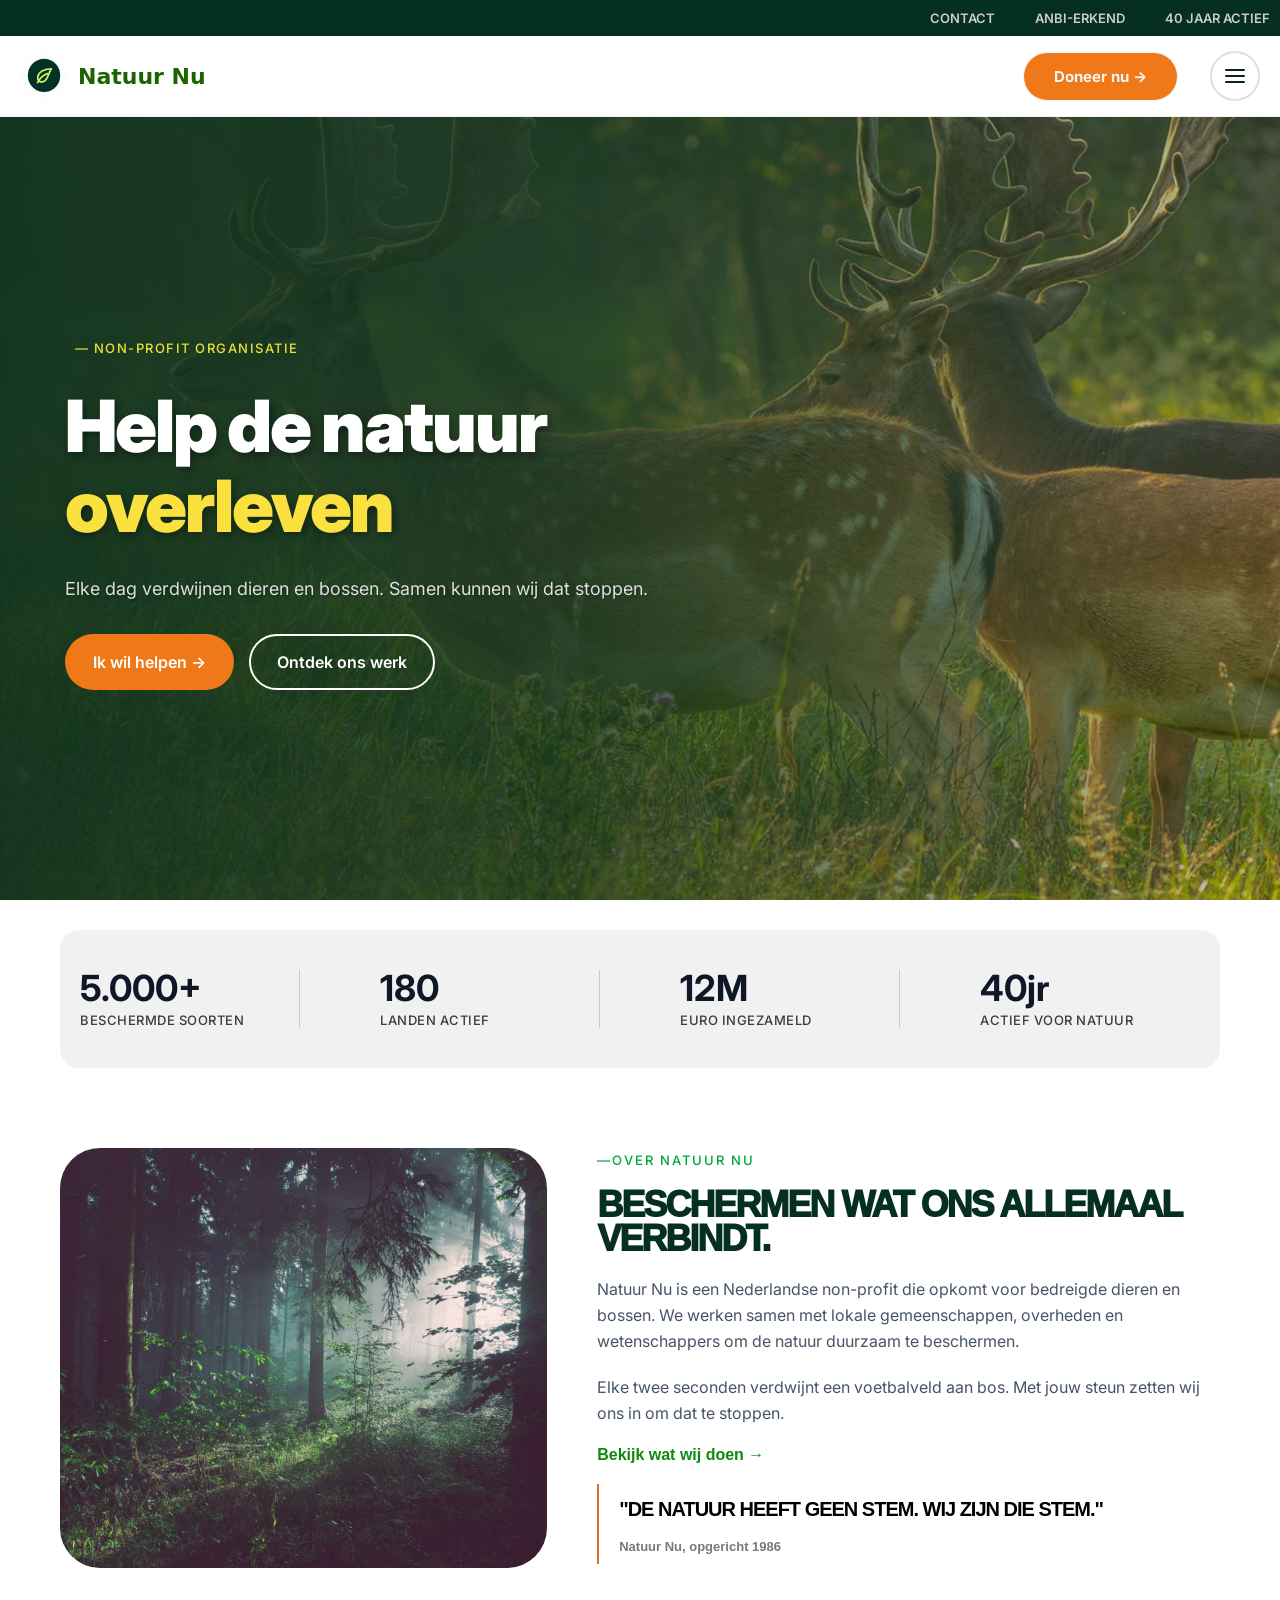
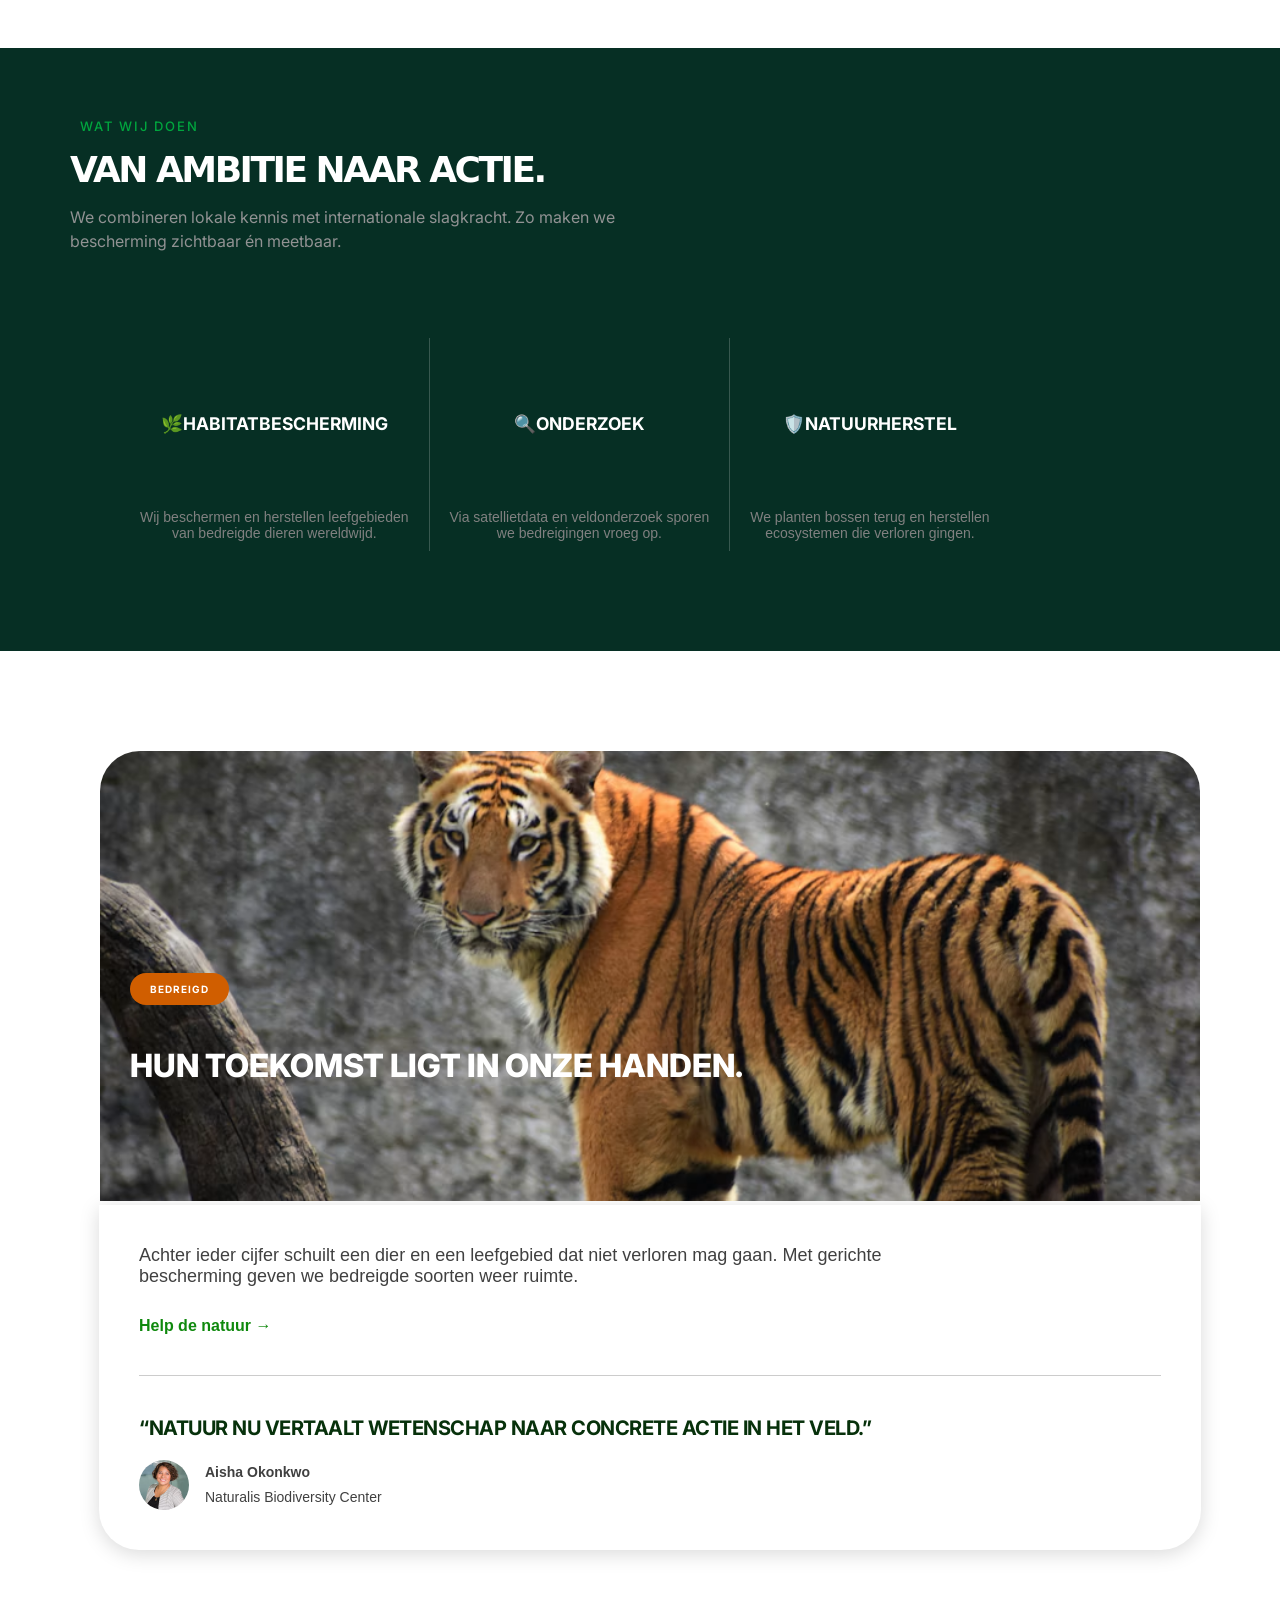
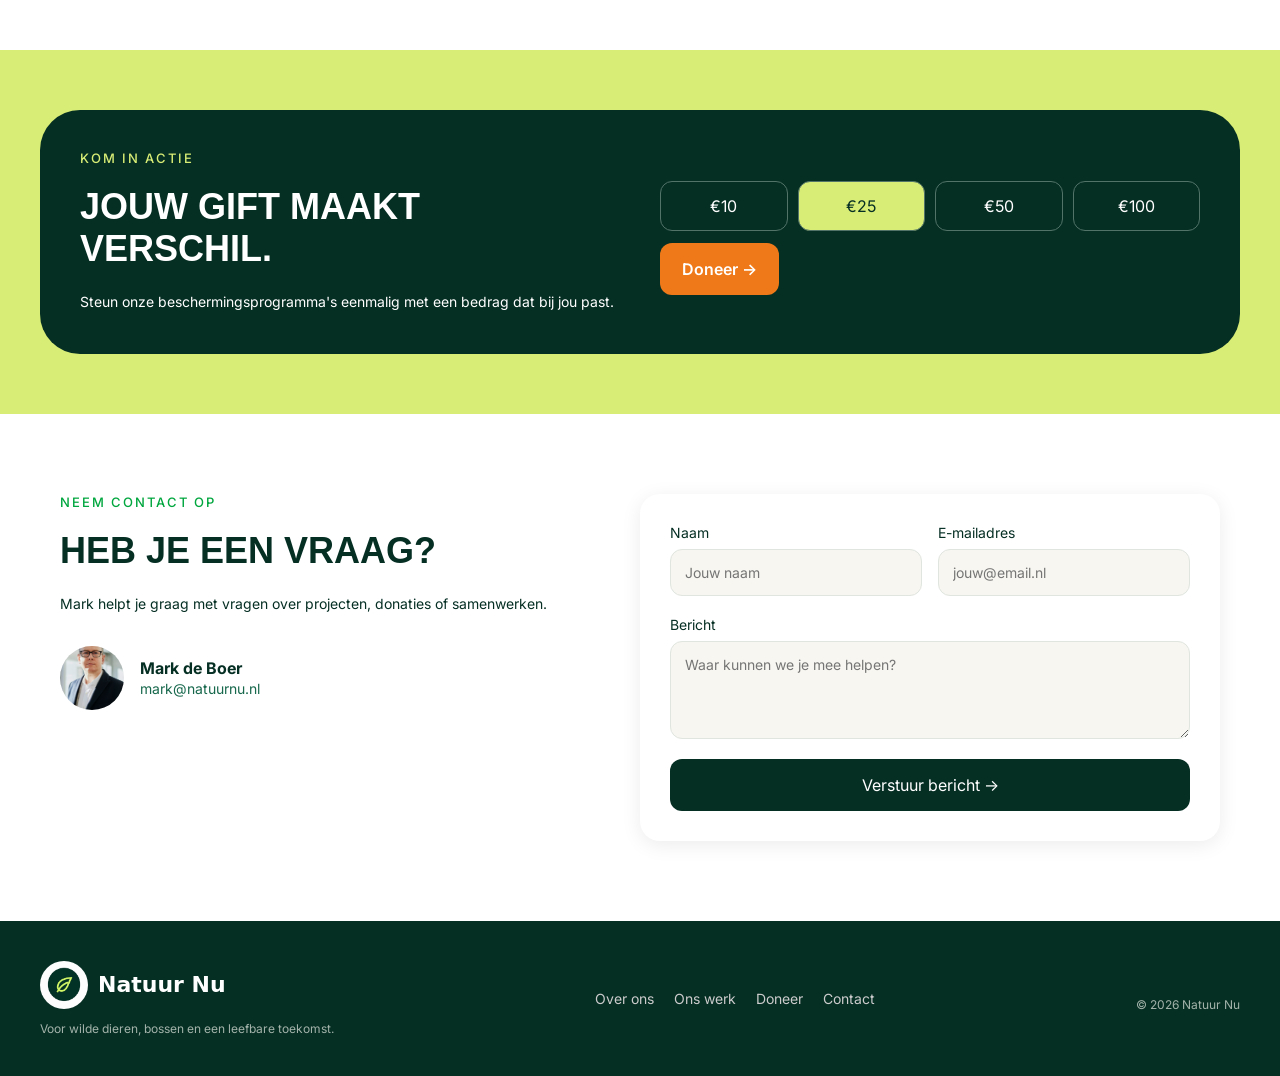
==== goededoel/index.html @ b4e99888 "portfolio toevoegen" ====
<!DOCTYPE html>
<html lang="nl">

<head>
    <meta charset="UTF-8">
    <meta name="viewport" content="width=device-width, initial-scale=1.0">
    <title>Zeg nee tegen ontbossing</title>

    <link rel="stylesheet" href="css/main.css?v=20261102-restored">
    <link rel="preconnect" href="https://fonts.googleapis.com">
    <link rel="preconnect" href="https://fonts.gstatic.com" crossorigin>
    <link
        href="https://fonts.googleapis.com/css2?family=Inter:ital,opsz,wght@0,14..32,100..900;1,14..32,100..900&display=swap"
        rel="stylesheet">
</head>

<body>
    <header class="site-header">
        <div class="topcontainer">
            <div>40 JAAR ACTIEF</div>
            <div>ANBI-ERKEND</div>
            <a href="#contact" class="contactbt">CONTACT</a>
        </div>
        <div class="header-inner">
            <a class="brand" href="#" aria-label="Natuur Nu startpagina">
                <img src="img/logonatuurnu.png" alt="" class="brand-logo">
                <span class="brand-name">Natuur Nu</span>
            </a>

            <nav class="main-navigation" aria-label="Hoofdnavigatie">
                <a href="#doneer">Doneer nu →</a>
                <input type="checkbox" id="menu-open" class="klik-keuze" aria-label="Menu openen of sluiten">
                <label class="menu-button" for="menu-open">
                    <span></span>
                    <span></span>
                    <span></span>
                </label>
        <div class="menu-links">
            <a href="#over-ons">Over ons <span>→</span></a>
            <a href="#services">Ons werk <span>→</span></a>
            <a href="#dieren">Bedreigde dieren <span>→</span></a>
            <a href="#doneer">Doneer <span>→</span></a>
            <a href="#contact">Contact <span>→</span></a>
        </div>
            </nav>

        </div>
    </header>

    <main>

        <section class="hero-section">
            <div class="hero-content">
                <p class="eyebrow">— Non-profit organisatie</p>

                <h1 class="hero-title">
                    Help de natuur
                    <span>overleven</span>
                </h1>

                <p class="hero-description">
                    Elke dag verdwijnen dieren en bossen. Samen kunnen wij dat stoppen.
                </p>

                <div class="hero-actions">
                    <a href="#doneer" class="button button-primary">
                        Ik wil helpen →
                    </a>
                    <a href="#over-ons" class="button button-outline">
                        Ontdek ons werk
                    </a>
                </div>
            </div>
        </section>

        <section class="impact-section" aria-label="Onze impact">
            <div class="impact-stat">
                <h2>5.000+</h2>
                <p>Beschermde soorten</p>
            </div>
            <div class="impact-stat">
                <h2>180</h2>
                <p>Landen actief</p>
            </div>
            <div class="impact-stat">
                <h2>12M</h2>
                <p>Euro ingezameld</p>
            </div>
            <div class="impact-stat">
                <h2>40jr</h2>
                <p>Actief voor natuur</p>
            </div>
        </section>


        <section class="about-section" id="over-ons">
            <img src="img/bos.png" alt="Bos dat we beschermen" class="bos">
            <div class="about-copy">

                <p class="section-eyebrow">—Over Natuur Nu</p>
                <h2>Beschermen wat ons allemaal verbindt.</h2>
                <p class="about-tekst">
                    Natuur Nu is een Nederlandse non-profit die opkomt voor bedreigde dieren
                    en bossen. We werken samen met lokale gemeenschappen, overheden en
                    wetenschappers om de natuur duurzaam te beschermen.
                </p>
                <p class="about-tekst">
                    Elke twee seconden verdwijnt een voetbalveld aan bos. Met jouw steun
                    zetten wij ons in om dat te stoppen.
                </p>
                <a href="#services" class="helpdenatuur">Bekijk wat wij doen →</a>
                <div class="about-quote">
                    <p>"De natuur heeft geen stem. Wij zijn die stem."</p>
                    <cite>Natuur Nu, opgericht 1986</cite>
                </div>
            </div>
        </section>
        <div class="secondpage">
            <section class="services-section" id="services">
                <p class="section-eyebrow">Wat wij doen</p>
                <h2>VAN AMBITIE NAAR ACTIE.</h2>
                <p class="services-tekst">We combineren lokale kennis met internationale slagkracht. Zo maken we bescherming zichtbaar én
                    meetbaar.</p>

                <div class="habitatie">
                    <div class="section1">
                        <h3>🌿Habitatbescherming</h3>
                        <p>Wij beschermen en herstellen leefgebieden<br> van bedreigde dieren wereldwijd.</p>
                    </div>
                    <div class="section1">
                        <h3>🔍Onderzoek</h3>
                        <p>Via satellietdata en veldonderzoek sporen <br>we bedreigingen vroeg op.</p>
                    </div>
                    <div class="section1 laatste-section">
                        <h3>🛡️Natuurherstel</h3>
                        <p id="borderremove">We planten bossen terug en herstellen<br> ecosystemen die verloren gingen.
                        </p>
                    </div>
                </div>
            </section>
        </div>
        <div class="tijgerr" id="dieren">
            <img src="img/tijger.avif" alt="" class="tijger">
            <div class="imagetekst">
                <h3>Bedreigd</h3>
                <h1>Hun toekomst ligt in onze handen.</h1>
            </div>
        </div>
        <div class="calltoaction">
            <p>Achter ieder cijfer schuilt een dier en een leefgebied dat niet verloren mag gaan. Met gerichte
                <br>bescherming geven we bedreigde soorten weer ruimte.
            </p>
            <a href="#doneer" class="helpdenatuur">Help de natuur →</a>
            <hr style="border: 0; border-top: 0.5px solid #ccc; margin: 40px 0;">
            <h2 class="quote-source" id="referenties">“Natuur Nu vertaalt wetenschap naar concrete actie in het veld.”
            </h2>
            <div class="quote-text">
                <img src="img/aisha.avif" alt="" class="quote-image">
                <h4>Aisha Okonkwo</h4>
                <p>Naturalis Biodiversity Center</p>
            </div>

        </div>
        <section class="doneer-section" id="doneer">
            <div class="doneer-container">
                <div class="doneer-tekst">
                    <p class="section-eyebrow">Kom in actie</p>
                    <h2>Jouw gift maakt verschil.</h2>
                    <p>Steun onze beschermingsprogramma's eenmalig met een bedrag dat bij jou past.</p>
                </div>
                <div class="doneer-keuze">
                        <span id="bedrag-10" class="doneer-status"></span>
                        <span id="bedrag-25" class="doneer-status"></span>
                        <span id="bedrag-50" class="doneer-status"></span>
                        <span id="bedrag-100" class="doneer-status"></span>
                        <span id="bedankt-10" class="doneer-status"></span>
                        <span id="bedankt-25" class="doneer-status"></span>
                        <span id="bedankt-50" class="doneer-status"></span>
                        <span id="bedankt-100" class="doneer-status"></span>
                    <div class="doneer-bedragen">
                        <a href="#bedrag-10" class="bedrag-10">€10</a>
                        <a href="#bedrag-25" class="bedrag-25">€25</a>
                        <a href="#bedrag-50" class="bedrag-50">€50</a>
                        <a href="#bedrag-100" class="bedrag-100">€100</a>
                    </div>
                    <div class="doneer-actie">
                        <a href="#bedankt-10" class="button button-primary doneer-10">Doneer →</a>
                        <a href="#bedankt-25" class="button button-primary doneer-25">Doneer →</a>
                        <a href="#bedankt-50" class="button button-primary doneer-50">Doneer →</a>
                        <a href="#bedankt-100" class="button button-primary doneer-100">Doneer →</a>
                    </div>
                    <div class="donatie-bedankt">
                        <p class="bedankt-10">Je hebt €10 gedoneerd!</p>
                        <p class="bedankt-25">Je hebt €25 gedoneerd!</p>
                        <p class="bedankt-50">Je hebt €50 gedoneerd!</p>
                        <p class="bedankt-100">Je hebt €100 gedoneerd!</p>
                    </div>
                </div>
            </div>
        </section>

        <section class="contact-section" id="contact">
            <div class="contact-tekst">
                <p class="section-eyebrow">Neem contact op</p>
                <h2>Heb je een vraag?</h2>
                <p>Mark helpt je graag met vragen over projecten, donaties of samenwerken.</p>
                <div class="contact-persoon">
                    <img src="img/mark.jpg" alt="Mark de Boer" class="contact-image">
                    <div>
                        <h4>Mark de Boer</h4>
                        <a href="mailto:mark@natuurnu.nl">mark@natuurnu.nl</a>
                    </div>
                </div>
            </div>
            <form class="contact-formulier" action="#bericht-verstuurd">
                <div class="contact-rij">
                    <div class="contact-veld">
                        <p>Naam</p>
                        <input id="naam" placeholder="Jouw naam" aria-label="Naam" required>
                    </div>
                    <div class="contact-veld">
                        <p>E-mailadres</p>
                        <input type="email" id="email" aria-label="E-mailadres" placeholder="jouw@email.nl" required>
                    </div>
                </div>
                <div class="contact-veld">
                    <p>Bericht</p>
                    <textarea id="bericht" aria-label="Bericht" rows="4" placeholder="Waar kunnen we je mee helpen?"
                        required></textarea>
                </div>
                <button class="contact-verstuur">Verstuur bericht →</button>
                <p id="bericht-verstuurd">Bericht verstuurd!</p>
            </form>
        </section>
    </main>

    <footer class="footer">
        <div class="footer-container">
            <div>
                <a class="brand" href="#" aria-label="Natuur Nu startpagina">
                    <img src="img/logonatuurnu.png" alt="" class="brand-logo">
                    <span class="brand-name">Natuur Nu</span>
                </a>
                <p>Voor wilde dieren, bossen en een leefbare toekomst.</p>
            </div>
            <div class="footer-links">
                <a href="#over-ons">Over ons</a>
                <a href="#services">Ons werk</a>
                <a href="#doneer">Doneer</a>
                <a href="#contact">Contact</a>
            </div>
            <p>© 2026 Natuur Nu</p>
        </div>
    </footer>
</body>

</html>
---- goededoel/css/main.css ----
* {
    margin: 0;
    padding: 0;
    box-sizing: border-box;
}

body {
    font-family: "Inter", sans-serif;
    color: #101828;
    background-color: #ffffff;
    overflow-x: hidden;
}

.site-header {
    position: fixed;
    top: 0;
    left: 0;
    z-index: 100;
    width: 100%;
    background-color: #ffffff;
    border-bottom: 1px solid rgba(0, 0, 0, 0.05);
}

.header-inner {
    max-width: 1200px;
    min-height: 80px;
    margin: 0 auto;
    padding: 0 20px;
    display: flex;
    align-items: center;
    justify-content: space-between;
    gap: 32px;
}

.brand {
    display: flex;
    align-items: center;
    gap: 10px;
    color: rgb(27, 101, 1);
    text-decoration: none;
}

.brand-logo {
    width: 64px;
    height: 64px;
    object-fit: contain;
    border-radius: 50%;
}

.brand-name {
    font-family: system-ui, sans-serif;
    font-size: 22px;
    font-weight: 700;
}

.main-navigation {
    display: flex;
    align-items: center;
    justify-content: center;
    gap: 32px;
    margin: 0 auto;
}

.main-navigation > a {
    color: rgb(248, 247, 247);
    text-decoration: none;
    font-size: 15px;
    font-weight: 700;
    transition: color 0.2s ease;
    border: 1px solid;
    padding: 14px 30px;
    border-radius: 200px;
    background-color: #ef7918;

}

.main-navigation > a:hover {
    transform: scale(1.03);
    transition: background-color 0.2s ease, transform 0.2s ease;
    background-color: #b65200;
}

.button {
    display: inline-flex;
    align-items: center;
    justify-content: center;
    padding: 16px 26px;
    border: 2px solid transparent;
    border-radius: 200px;
    color: #ffffff;
    font: inherit;
    font-weight: 600;
    text-decoration: none;
    cursor: pointer;
    transition: background-color 0.2s ease, transform 0.2s ease;
}

.button:hover {
    transform: scale(1.03);
}

.button-outline {
    border-color: #ffffff;
    background-color: transparent;
}

.button-outline:hover {
    background-color: rgba(255, 255, 255, 0);
}

.button-primary {
    background-color: #ef7918;
}

.button-primary:hover {
    background-color: #b65200;
}

main {
    background: none;
}

.hero-section {
    width: 100%;
    min-height: 100vh;
    padding: 100px 20px 40px;
    display: flex;
    align-items: center;
    background-image:
        linear-gradient(to right,
            rgba(15, 50, 30, 0.95) 0%,
            rgba(15, 50, 30, 0.8) 45%,
            rgba(15, 50, 30, 0.2) 100%),
        url("../img/WFFCover.jpg");
    background-repeat: no-repeat;
    background-size: cover;
    background-position: center;
}

.hero-content {
    width: 100%;
    max-width: 1200px;
    margin: 0 auto;
    padding-left: 2%;
    display: flex;
    flex-direction: column;
    align-items: flex-start;
    gap: 32px;
}

.eyebrow,
.section-eyebrow {
    display: flex;
    color: #00a63e;
    font-size: 13px;
    font-weight: 500;
    letter-spacing: 2px;
    text-transform: uppercase;
    margin-top: 70px;
    justify-content: left;
    padding-left: 10px;
}



.hero-content .eyebrow {
    color: rgb(235, 226, 52);
    letter-spacing: 1.5px;
}



.hero-title span {
    display: block;
    margin-top: 4px;
    color: rgb(250, 225, 64);
}

.hero-description {
    max-width: 600px;
    color: rgba(255, 255, 255, 0.85);
    font-size: 18px;
    font-weight: 400;
    line-height: 26px;
    text-shadow: 1px 1px 3px rgba(0, 0, 0, 0.3);
}

.hero-actions {
    display: flex;
    flex-wrap: wrap;
    gap: 15px;
}

.impact-section {
    max-width: 1160px;
    margin: 30px auto;
    padding: 40px 20px;
    display: flex;
    flex-wrap: wrap;
    justify-content: space-between;
    gap: 30px;
    background-color: #f1f1f1;
    border-radius: 20px;
}

.impact-stat {
    width: 220px;
    display: flex;
    flex-direction: column;
    gap: 6px;
    border-right: 1px solid #ccc;

}

.impact-stat:last-child {
    border-right: none;
}

.impact-stat h2 {
    font-size: 36px;
    font-weight: 700;
    line-height: 1;
}

.impact-stat p {
    color: rgba(16, 15, 15, 0.8);
    font-size: 13px;
    font-weight: 500;
    letter-spacing: 0.5px;
    text-transform: uppercase;
}

.about-section {
    max-width: 1200px;
    margin: 80px auto;
    padding: 0 20px;
    display: flex;
    align-items: center;
    gap: 50px;
}

.about-copy {
    flex: 1;
    display: flex;
    flex-direction: column;
    gap: 20px;
}

.about-copy h2,
.services-section h2 {
    color: #101828;
    font-size: 36px;
    font-weight: 800;
}

.about-tekst {
    color: #475467;
    font-size: 16px;
    line-height: 26px;
}


.about-section h2 {
    color: #062F24;
    font-family: Verdana, Geneva, Tahoma, sans-serif;
    font-size: 36px;
    font-style: normal;
    font-weight: 1000;
    line-height: 34.2px;
    text-transform: uppercase;
    letter-spacing: -2px;
}

.about-quote {
    flex: 0.8;
    padding: 10px 20px;
    display: flex;
    flex-direction: column;
    gap: 15px;
    background-color: #ffffff;
    border-left: 2px solid rgb(223, 111, 46);

}

.quote-mark {
    margin-bottom: -20px;
    color: #ffd500;
    font-size: 72px;
    line-height: 1;
}

.about-quote p {
    color: #000000;
    font-size: 20px;
    font-weight: 600;
    line-height: 30px;
    font-family: "Barlow Condensed", sans-serif;
    font-weight: 800;
    text-transform: uppercase;
    letter-spacing: -1px;
}

.about-quote cite {
    color: rgba(51, 49, 49, 0.65);
    font-size: 13px;
    font-style: normal;
    font-weight: 800;
    font-family: "Barlow Condensed", sans-serif;

}

.services-section {
    max-width: 1200px;
    margin-left: 50px;
    padding: 0 20px;
    display: flex;
    flex-direction: column;
    gap: 15px;
    text-align: center;
    background-color: #062F24;
    padding-bottom: 100px;
}

.secondpage {
    background-color: #062F24;
}

.services-section h2 {
    display: flex;
    letter-spacing: -2.5px;
    color: white;
    font-family: system-ui, sans-serif;
    font-weight: 700;
    font-size: 36px;
}


.services-tekst {
    max-width: 600px;
    color: #919293;
    font-size: 16px;
    line-height: 24px;
    text-align: left;

}

.header-inner {
    max-width: none;
    width: 100%;
    margin: 0;
    padding: 0 20px;
    display: flex;
    align-items: center;
    gap: 32px;
}

.brand-logo {
    width: 48px;
    height: 48px;
}

.main-navigation {
    display: flex;
    align-items: center;
    gap: 32px;
    margin-left: auto;
    margin-right: 0;
}

.menu-button {
    width: 50px;
    height: 50px;
    border-radius: 50%;
    background-color: white;
    border: 2px solid #e0dfdb;
    cursor: pointer;
    display: flex;
    flex-direction: column;
    justify-content: center;
    align-items: center;
    gap: 4px;
    transition: background-color 0.3s ease;
}

.menu-button:hover {
    background-color: #f3f2ef;
    transform: scale(1.03);
    transition: color 0.2s e ase;


}

.menu-button span {
    width: 20px;
    height: 2px;
    background-color: #0b251a;
    border-radius: 1px;
}







.impact-section {
    gap: 32px;
}

.bos {
    width: 42%;
    height: 420px;
    object-fit: cover;
    border-radius: 40px;
}

.topcontainer {
    display: flex;
    padding: 10px;
    background-color: #062F24;
    justify-content: right;
}

.topcontainer {
    text-decoration: none;
    color: #ccc;
    font-size: 13px;
    gap: 40px;
    flex-direction: row-reverse;
    font-weight: 600;

}

.contactbt {
    text-decoration: none;
    color: #ccc;
    border: none;
}

.contactbt:hover {
    transform: scale(1.03);
    transition: background-color 0.2s ease, transform 0.2s ease;
    color: #8ecb00;
}



.habitatie {
    display: flex;
    font-size: 15px;
    align-items: center;
    color: #ffffff;
    text-transform: uppercase;
    margin-top: 70px;
    padding-left: 50px;
}

.habitatie h3 {
    flex: 1;
}


.habitatie h3 {
    display: flex;
    border-right: 0.5px solid rgba(154, 154, 154, 0.5);
    justify-content: center;
    display: flex;
    padding: 28px;
    flex-direction: column;
    padding-top: 75px;
    padding-bottom: 75px;

}

.habitatie h3 {
    border-right: none;
}

.habitatie h3:hover {
    background-color: rgba(red, green, blue, alpha);
    transition-duration: 0.3s;
}

.habitatie>p {
    display: flex;
    border-radius: 10px;
    color: #959393;
    font-family: Verdana, Geneva, Tahoma, sans-serif;
    text-transform: none;
    flex-direction: column;
    font-size: 15px;
    max-width: 200px;
    flex: 1;

}

.section1 {
    border-right: 1px solid rgba(255, 255, 255, 0.2);
    padding-bottom: 10px;
}



.section1:hover {
    transition: color 0.1 ease;
    transition-duration: 0.2s;
    background-color: #0a3b2d;
    border-radius: 10px;

}

.section1>p {
    font-family: Verdana, Geneva, Tahoma, sans-serif;
    color: grey;
    font-size: 14px;
    padding-left: 20px;
    padding-right: 20px;
    text-transform: none;
}

.section1 {
    border-radius: 0;
}

.laatste-section {
    border-right: none;
}

.tijgerr {
    position: relative;
    display: block;
    width: 100%;
    padding-top: 100px;
    padding-left: 100px;
}

.tijgerr img {
    position: relative;
    width: 100%;
    max-width: 1100px;
    height: 450px;
    object-fit: cover;
    object-position: bottom 30%;
    border-top-right-radius: 40px;
    border-top-left-radius: 40px;
}

.imagetekst>h3 {
    color: white;
    position: absolute;
    bottom: 200px;
    background-color: #d05e00;
    border-radius: 50px;
    padding: 10px 20px;
    font-size: 10px;
    text-transform: uppercase;
    letter-spacing: 1px;
    margin-left: 30px;
}

.imagetekst>h1 {
    position: absolute;
    bottom: 120px;
    padding: 0px 0px 0px 30px;
    color: white;
    text-transform: uppercase;
    font-family: 'Lucida Sans', 'Lucida Sans Regular', 'Lucida Grande', 'Lucida Sans Unicode', Geneva, Verdana, sans-serif 'Gill Sans', 'Gill Sans MT', Calibri, 'Trebuchet MS', sans-serif;
    font-weight: 800;
}

.imagetekst {
    padding-top: 0px;
}

.calltoaction {
    background-color: rgb(255, 255, 255);
    border-radius: 0px 0px 40px 40px;
    box-shadow: 0 4px 20px rgba(0, 0, 0, 0.15);
    max-width: 1102px;
    margin-left: 99px;
    padding: 40px;
}

.calltoaction>p {
    font-family: sans-serif;
    color: #404040;
    font-size: 18px;
}

.helpdenatuur {
    display: inline-block;
    font-family: sans-serif;
    color: #0f890d;
    font-size: 16px;
    text-decoration: none;
    font-weight: 700;
    padding-top: 30px;
}

.helpdenatuur:hover {
    color: #0f890d;
    transform: scale(1.03);
    transition: background-color 0.2s ease, transform 0.2s ease;
}

.quote-source {
    color: #07310b;
    text-transform: uppercase;
    font-family: 'Lucida Sans', 'Lucida Sans Regular', 'Lucida Grande', 'Lucida Sans Unicode', Geneva, Verdana, sans-serif 'Gill Sans', 'Gill Sans MT', Calibri, 'Trebuchet MS', sans-serif;
    letter-spacing: -0.5px;
    font-size: 20px;

}

.quote-text {
    display: grid;
    grid-template-columns: 50px minmax(0, 1fr);
    column-gap: 16px;
    align-items: center;
    margin-top: 20px;
}

.quote-image {
    grid-column: 1;
    grid-row: 1 / 3;
    display: block;
    width: 50px;
    height: 50px;
    object-fit: cover;
    border-radius: 50%;
    margin: 0;
}

.quote-text h4,
.quote-text p {
    grid-column: 2;
    margin: 0;
    font-family: 'Lucida Sans', 'Lucida Sans Regular', 'Lucida Grande', 'Lucida Sans Unicode', Geneva, Verdana, sans-serif;
    font-size: 14px;
    color: #404040;
    line-height: 1.5;
}


.doneer-section {
    background-color: #d8ed75;
    margin-top: 100px;
    padding: 60px 20px;
}

.doneer-container {
    max-width: 1200px;
    margin: 0 auto;
    padding: 40px;
    background-color: #062f24;
    border-radius: 40px;
    display: flex;
    align-items: center;
    flex-wrap: wrap;
    gap: 40px;
    color: white;
}

.doneer-tekst,
.doneer-keuze,
.contact-tekst,
.contact-formulier {
    flex: 1;
}

.doneer-tekst .section-eyebrow,
.contact-tekst .section-eyebrow {
    margin: 0 0 20px;
    padding: 0;
}

.doneer-tekst .section-eyebrow {
    color: #d8ed75;
}

.doneer-tekst h2,
.contact-tekst h2 {
    font-family: 'Lucida Sans', sans-serif;
    font-size: 36px;
    text-transform: uppercase;
    margin-bottom: 20px;
}

.doneer-tekst > p:last-child,
.contact-tekst > p:last-of-type {
    font-size: 14px;
    line-height: 1.7;
}

.doneer-bedragen,
.doneer-actie {
    display: flex;
    gap: 10px;
    margin-top: 12px;
}

.doneer-bedragen a {
    cursor: pointer;
    flex: 1;
    min-width: 0;
    padding: 14px 8px;
    white-space: nowrap;
    border: 1px solid #527368;
    border-radius: 12px;
    text-align: center;
    color: white;
    text-decoration: none;
}

.doneer-keuze {
    min-width: 0;
}



.doneer-actie .button {
    flex-shrink: 0;
    white-space: nowrap;
    padding: 14px 20px;
    border-radius: 12px;
}

.contact-section {
    max-width: 1200px;
    margin: 0 auto;
    padding: 80px 20px;
    display: flex;
    flex-wrap: wrap;
    gap: 60px;
    color: #062f24;
}

.contact-persoon {
    display: flex;
    align-items: center;
    gap: 16px;
    margin-top: 30px;
}

.contact-image {
    width: 64px;
    height: 64px;
    border-radius: 50%;
    object-fit: cover;
}

.contact-persoon a {
    color: #17684c;
    text-decoration: none;
    font-size: 14px;
}

.contact-formulier {
    padding: 30px;
    border-radius: 20px;
    box-shadow: 0 4px 20px rgba(0, 0, 0, 0.08);
}

.contact-rij {
    display: flex;
    gap: 16px;
}

.contact-veld {
    flex: 1;
    min-width: 0;
    display: flex;
    flex-direction: column;
    gap: 8px;
    margin-bottom: 20px;
    font-size: 14px;
}

.contact-veld input,
.contact-veld textarea {
    width: 100%;
    padding: 14px;
    border: 1px solid #e0e5df;
    border-radius: 12px;
    background-color: #f7f6f0;
    font: inherit;
}

.contact-verstuur {
    width: 100%;
    padding: 16px;
    border: none;
    border-radius: 12px;
    background-color: #062f24;
    color: white;
    font: inherit;
    cursor: pointer;
}

.contact-verstuur:hover {
    background-color: #10513c;
}

.footer {
    background-color: #062f24;
    padding: 40px 20px;
}

.footer-container {
    max-width: 1200px;
    margin: 0 auto;
    display: flex;
    align-items: center;
    justify-content: space-between;
    flex-wrap: wrap;
    gap: 30px;
}

.footer .brand-name {
    color: white;
}

.footer p {
    color: #a3b3aa;
    font-size: 12px;
    margin-top: 12px;
}

.footer-links {
    display: flex;
    gap: 20px;
}

.footer-links a {
    color: #ccc;
    text-decoration: none;
    font-size: 14px;
}

@media (max-width: 800px) {
    .doneer-container,
    .contact-section,
    .contact-rij,
    .about-section {
        flex-direction: column;
    }

    .bos {
        width: 100%;
        height: 280px;
    }
}

html {
    scroll-behavior: smooth;
    scroll-padding-top: 190px;
}

.about-copy .section-eyebrow {
    margin: 0;
    padding: 0;
}

.about-copy .helpdenatuur {
    padding-top: 0;
}

.klik-keuze {
    position: absolute;
    opacity: 0;
    width: 1px;
    height: 1px;
}

.klik-keuze:focus-visible + label {
    outline: 2px solid #ef7918;
    outline-offset: 4px;
}

.menu-links {
    position: absolute;
    top: calc(100% + 8px);
    right: 20px;
    width: 260px;
    max-width: calc(100vw - 24px);
    padding: 10px;
    background-color: white;
    border: 1px solid #e0e5df;
    border-radius: 16px;
    box-shadow: 0 12px 30px rgba(6, 47, 36, 0.15);
    opacity: 0;
    visibility: hidden;
    transform: translateY(-8px);
    transition: opacity 0.2s ease, transform 0.2s ease, visibility 0.2s;
}

#menu-open:checked ~ .menu-links {
    opacity: 1;
    visibility: visible;
    transform: translateY(0);
}

.menu-links a {
    display: flex;
    justify-content: space-between;
    padding: 12px;
    border-radius: 8px;
    color: #062f24;
    font-size: 14px;
    font-weight: 600;
    text-decoration: none;
}

.menu-links a:hover,
.menu-links a:focus-visible {
    background-color: #f1f5e9;
}

.menu-button span {
    transition: transform 0.2s ease, opacity 0.2s ease;
}

.donatie-bedankt p,
#bericht-verstuurd {
    display: none;
    margin-top: 20px;
    font-weight: 700;
}

#bericht-verstuurd:target {
    display: block;
}

.demo-tekst {
    margin-top: 12px;
    font-size: 12px;
    opacity: 0.7;
}

.doneer-status,
.doneer-actie a {
    display: none;
}

.doneer-bedragen .bedrag-25 {
    background-color: #d8ed75;
    color: #062f24;
}

.doneer-actie .doneer-25 {
    display: inline-flex;
}

.doneer-status:target ~ .doneer-bedragen a {
    background-color: transparent;
    color: white;
}

.doneer-status:target ~ .doneer-actie a {
    display: none;
}

#bedrag-10:target ~ .doneer-bedragen .bedrag-10,
#bedankt-10:target ~ .doneer-bedragen .bedrag-10 {
    background-color: #d8ed75;
    color: #062f24;
}

#bedrag-10:target ~ .doneer-actie .doneer-10,
#bedankt-10:target ~ .doneer-actie .doneer-10 {
    display: inline-flex;
}

#bedankt-10:target ~ .donatie-bedankt .bedankt-10 {
    display: block;
}

#bedrag-25:target ~ .doneer-bedragen .bedrag-25,
#bedankt-25:target ~ .doneer-bedragen .bedrag-25 {
    background-color: #d8ed75;
    color: #062f24;
}

#bedrag-25:target ~ .doneer-actie .doneer-25,
#bedankt-25:target ~ .doneer-actie .doneer-25 {
    display: inline-flex;
}

#bedankt-25:target ~ .donatie-bedankt .bedankt-25 {
    display: block;
}

#bedrag-50:target ~ .doneer-bedragen .bedrag-50,
#bedankt-50:target ~ .doneer-bedragen .bedrag-50 {
    background-color: #d8ed75;
    color: #062f24;
}

#bedrag-50:target ~ .doneer-actie .doneer-50,
#bedankt-50:target ~ .doneer-actie .doneer-50 {
    display: inline-flex;
}

#bedankt-50:target ~ .donatie-bedankt .bedankt-50 {
    display: block;
}

#bedrag-100:target ~ .doneer-bedragen .bedrag-100,
#bedankt-100:target ~ .doneer-bedragen .bedrag-100 {
    background-color: #d8ed75;
    color: #062f24;
}

#bedrag-100:target ~ .doneer-actie .doneer-100,
#bedankt-100:target ~ .doneer-actie .doneer-100 {
    display: inline-flex;
}

#bedankt-100:target ~ .donatie-bedankt .bedankt-100 {
    display: block;
}

@media (max-width: 600px) {
    .header-inner,
    .main-navigation {
        gap: 12px;
    }

    .brand-name {
        font-size: 18px;
    }

    .brand-logo {
        width: 36px;
        height: 36px;
    }

    .main-navigation > a {
        padding: 12px;
        font-size: 12px;
    }

    .menu-button {
        width: 40px;
        height: 40px;
        flex-shrink: 0;
    }

    .menu-links {
        right: 12px;
    }
}
@media (max-width: 600px) {
    html, main {
        overflow-x: clip;
    }
}

.hero-title {
    color: white;
    font-size: 72px;
    font-weight: 900;
    line-height: 1.05;
    letter-spacing: -2px;
    text-shadow: 2px 3px 8px rgba(0, 0, 0, 0.4);
}

@media (max-width: 600px) {
    .hero-title {
        font-size: 44px;
        letter-spacing: -1px;
    }
}
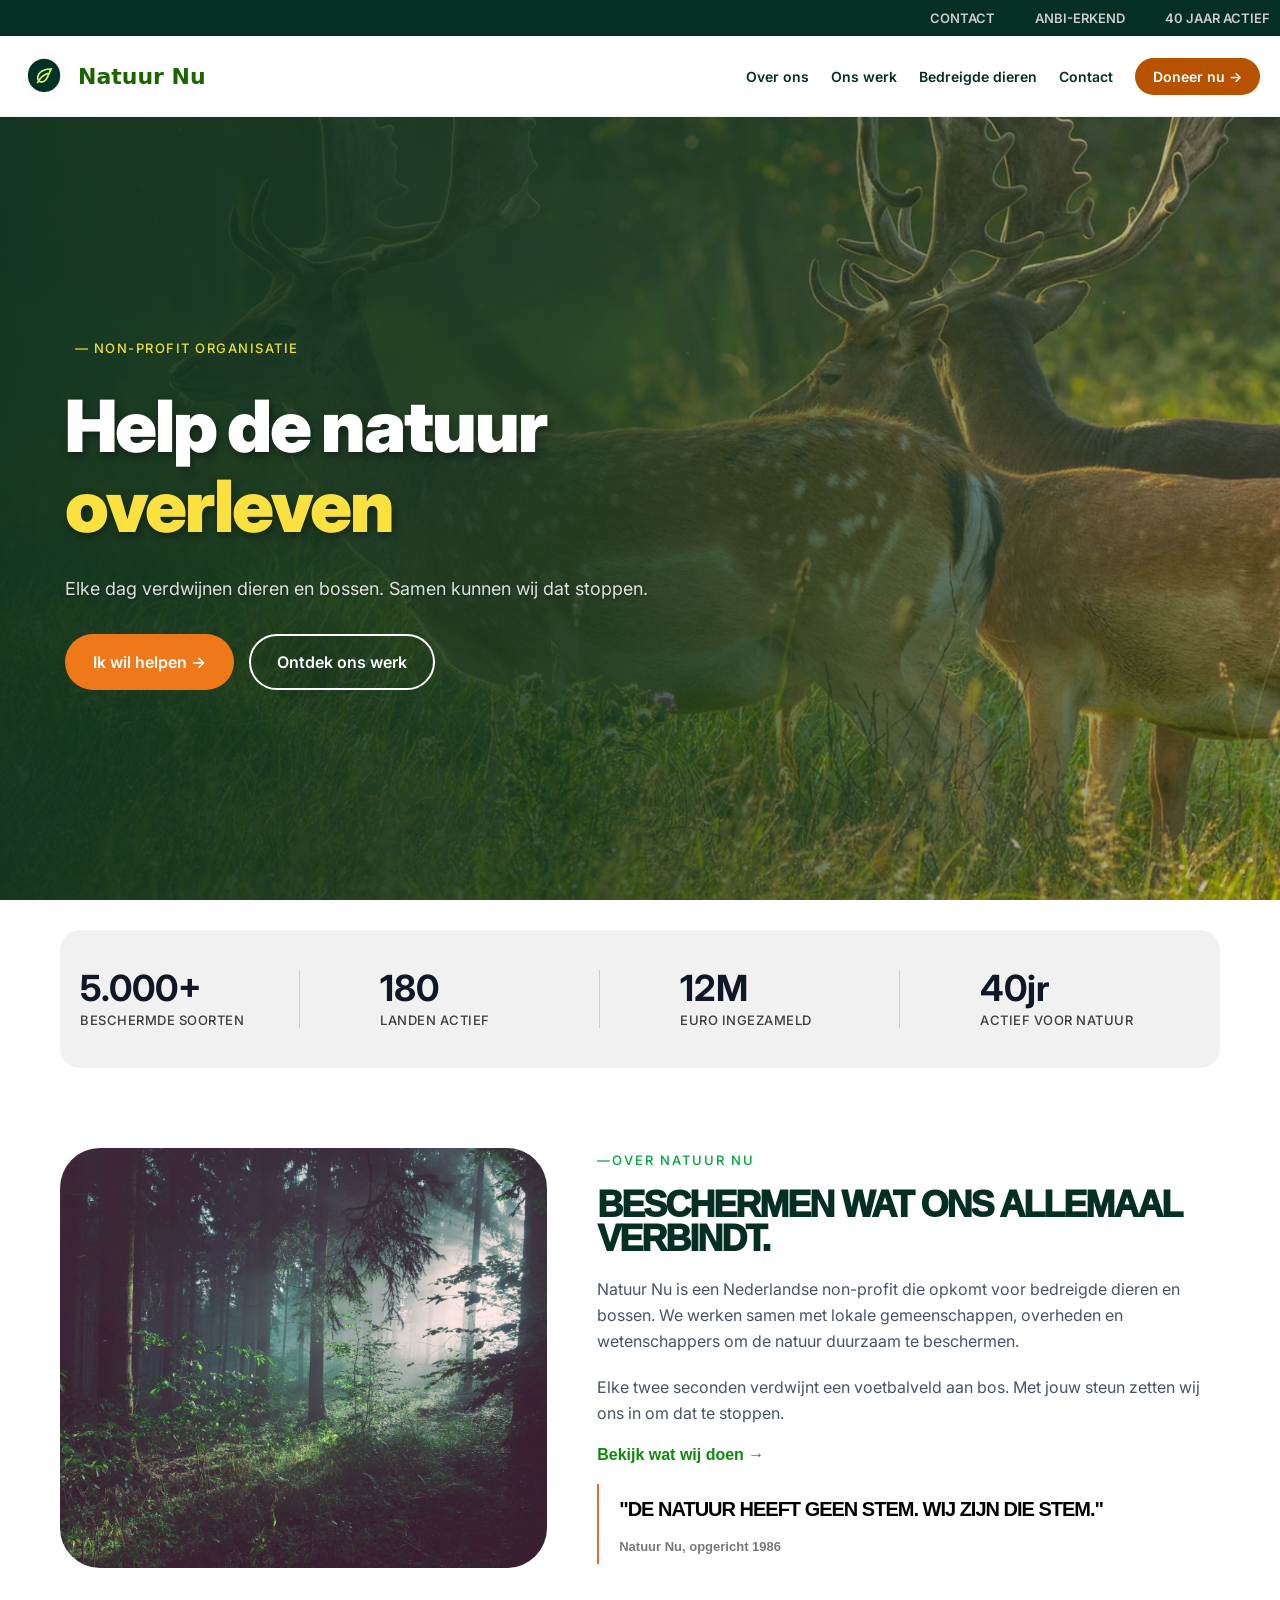
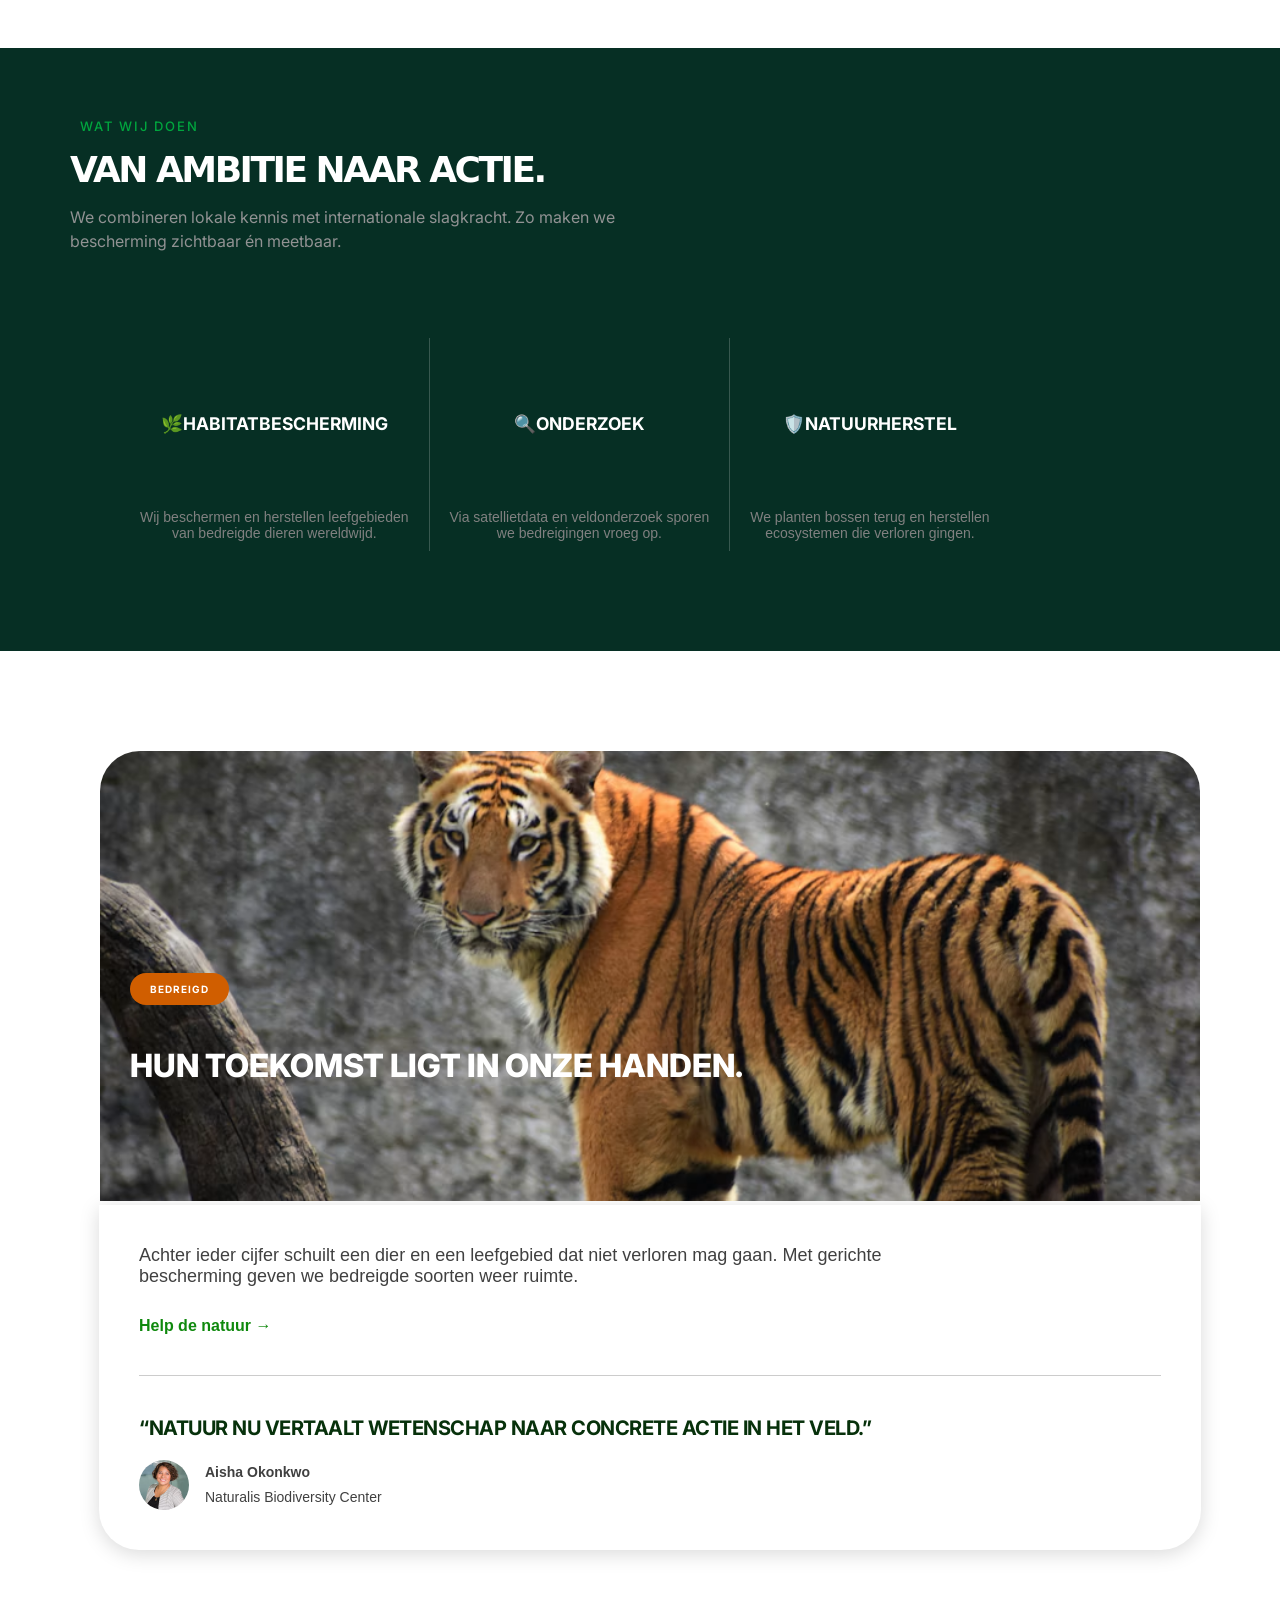
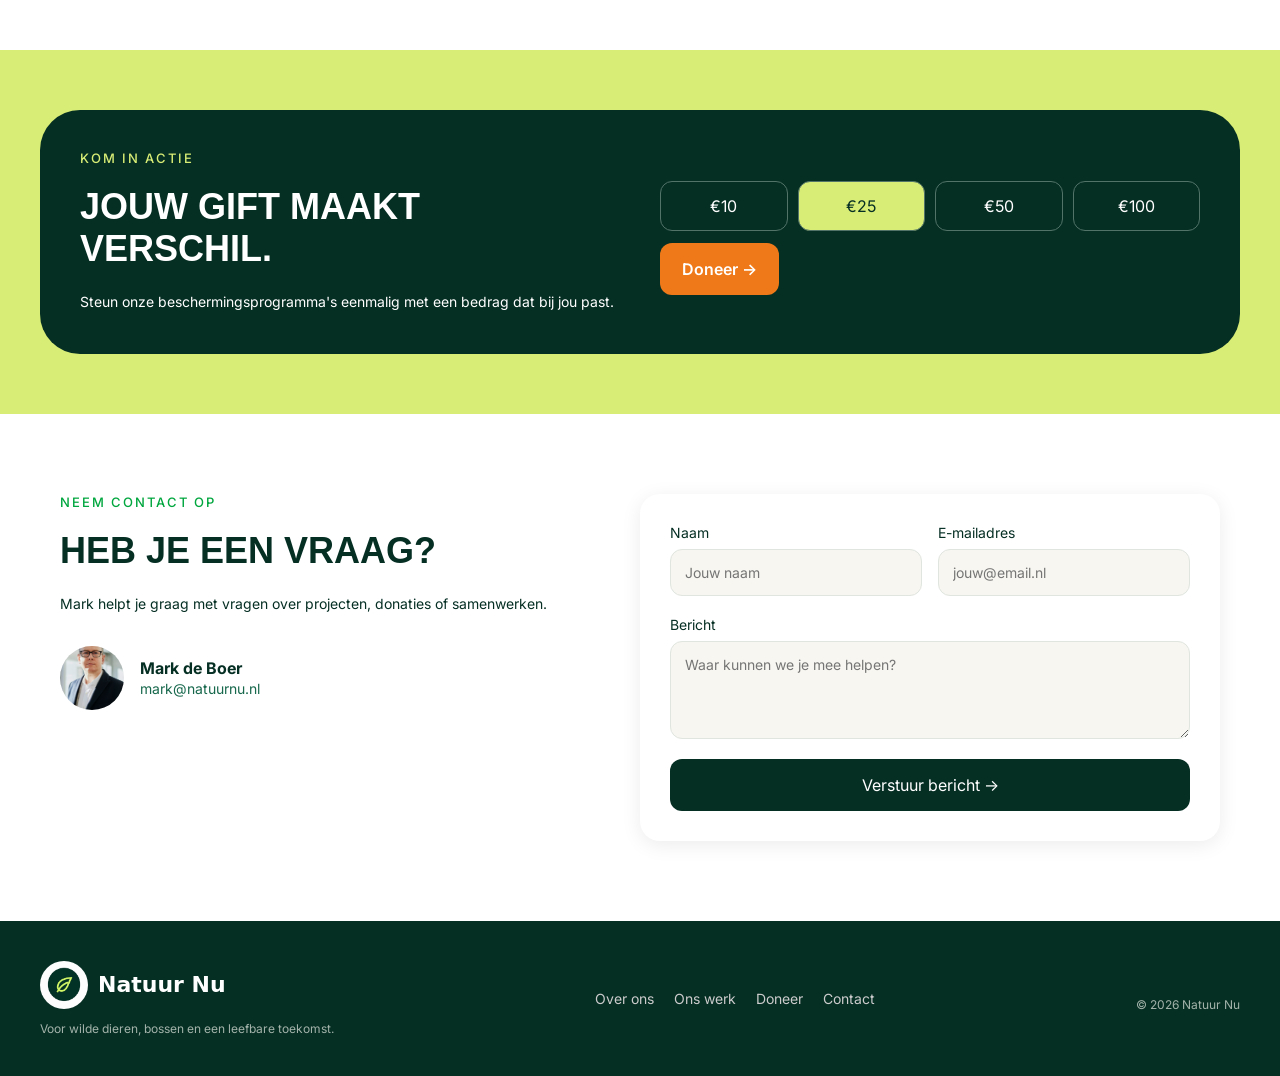
==== commit ddbb409f: "talen dieik nog ga leren toegevoegd" ====
--- a/goededoel/index.html
+++ b/goededoel/index.html
@@ -6,7 +6,7 @@
     <meta name="viewport" content="width=device-width, initial-scale=1.0">
     <title>Zeg nee tegen ontbossing</title>
 
-    <link rel="stylesheet" href="css/main.css?v=20261102-restored">
+    <link rel="stylesheet" href="css/main.css?v=menu">
     <link rel="preconnect" href="https://fonts.googleapis.com">
     <link rel="preconnect" href="https://fonts.gstatic.com" crossorigin>
     <link
@@ -27,22 +27,13 @@
                 <span class="brand-name">Natuur Nu</span>
             </a>
 
-            <nav class="main-navigation" aria-label="Hoofdnavigatie">
-                <a href="#doneer">Doneer nu →</a>
-                <input type="checkbox" id="menu-open" class="klik-keuze" aria-label="Menu openen of sluiten">
-                <label class="menu-button" for="menu-open">
-                    <span></span>
-                    <span></span>
-                    <span></span>
-                </label>
-        <div class="menu-links">
-            <a href="#over-ons">Over ons <span>→</span></a>
-            <a href="#services">Ons werk <span>→</span></a>
-            <a href="#dieren">Bedreigde dieren <span>→</span></a>
-            <a href="#doneer">Doneer <span>→</span></a>
-            <a href="#contact">Contact <span>→</span></a>
-        </div>
-            </nav>
+            <div class="main-navigation">
+                <a href="#over-ons">Over ons</a>
+                <a href="#services">Ons werk</a>
+                <a href="#dieren">Bedreigde dieren</a>
+                <a href="#contact">Contact</a>
+                <a href="#doneer" class="doneerknop">Doneer nu &rarr;</a>
+            </div>
 
         </div>
     </header>
--- a/goededoel/css/main.css
+++ b/goededoel/css/main.css
@@ -55,29 +55,48 @@
 
 .main-navigation {
     display: flex;
-    align-items: center;
-    justify-content: center;
-    gap: 32px;
-    margin: 0 auto;
-}
-
-.main-navigation > a {
-    color: rgb(248, 247, 247);
+    flex-wrap: wrap;
+    align-items: center;
+    gap: 22px;
+}
+
+.main-navigation a {
+    color: #062f24;
     text-decoration: none;
-    font-size: 15px;
-    font-weight: 700;
-    transition: color 0.2s ease;
-    border: 1px solid;
-    padding: 14px 30px;
-    border-radius: 200px;
-    background-color: #ef7918;
-
-}
-
-.main-navigation > a:hover {
-    transform: scale(1.03);
-    transition: background-color 0.2s ease, transform 0.2s ease;
+    font-size: 14px;
+    font-weight: 600;
+}
+
+.main-navigation a:hover {
+    text-decoration: underline;
+}
+
+.main-navigation .doneerknop {
+    padding: 10px 18px;
+    border-radius: 24px;
     background-color: #b65200;
+    color: white;
+}
+
+@media (max-width: 700px) {
+    .header-inner {
+        flex-direction: column;
+        align-items: flex-start;
+        gap: 8px;
+        padding: 10px 20px;
+    }
+
+    .main-navigation {
+        gap: 10px 14px;
+    }
+
+    .main-navigation a {
+        font-size: 13px;
+    }
+
+    .hero-section {
+        padding-top: 170px;
+    }
 }
 
 .button {
@@ -358,50 +377,6 @@
     width: 48px;
     height: 48px;
 }
-
-.main-navigation {
-    display: flex;
-    align-items: center;
-    gap: 32px;
-    margin-left: auto;
-    margin-right: 0;
-}
-
-.menu-button {
-    width: 50px;
-    height: 50px;
-    border-radius: 50%;
-    background-color: white;
-    border: 2px solid #e0dfdb;
-    cursor: pointer;
-    display: flex;
-    flex-direction: column;
-    justify-content: center;
-    align-items: center;
-    gap: 4px;
-    transition: background-color 0.3s ease;
-}
-
-.menu-button:hover {
-    background-color: #f3f2ef;
-    transform: scale(1.03);
-    transition: color 0.2s e ase;
-
-
-}
-
-.menu-button span {
-    width: 20px;
-    height: 2px;
-    background-color: #0b251a;
-    border-radius: 1px;
-}
-
-
-
-
-
-
 
 .impact-section {
     gap: 32px;
@@ -865,61 +840,6 @@
     padding-top: 0;
 }
 
-.klik-keuze {
-    position: absolute;
-    opacity: 0;
-    width: 1px;
-    height: 1px;
-}
-
-.klik-keuze:focus-visible + label {
-    outline: 2px solid #ef7918;
-    outline-offset: 4px;
-}
-
-.menu-links {
-    position: absolute;
-    top: calc(100% + 8px);
-    right: 20px;
-    width: 260px;
-    max-width: calc(100vw - 24px);
-    padding: 10px;
-    background-color: white;
-    border: 1px solid #e0e5df;
-    border-radius: 16px;
-    box-shadow: 0 12px 30px rgba(6, 47, 36, 0.15);
-    opacity: 0;
-    visibility: hidden;
-    transform: translateY(-8px);
-    transition: opacity 0.2s ease, transform 0.2s ease, visibility 0.2s;
-}
-
-#menu-open:checked ~ .menu-links {
-    opacity: 1;
-    visibility: visible;
-    transform: translateY(0);
-}
-
-.menu-links a {
-    display: flex;
-    justify-content: space-between;
-    padding: 12px;
-    border-radius: 8px;
-    color: #062f24;
-    font-size: 14px;
-    font-weight: 600;
-    text-decoration: none;
-}
-
-.menu-links a:hover,
-.menu-links a:focus-visible {
-    background-color: #f1f5e9;
-}
-
-.menu-button span {
-    transition: transform 0.2s ease, opacity 0.2s ease;
-}
-
 .donatie-bedankt p,
 #bericht-verstuurd {
     display: none;
@@ -1021,11 +941,6 @@
 }
 
 @media (max-width: 600px) {
-    .header-inner,
-    .main-navigation {
-        gap: 12px;
-    }
-
     .brand-name {
         font-size: 18px;
     }
@@ -1035,20 +950,6 @@
         height: 36px;
     }
 
-    .main-navigation > a {
-        padding: 12px;
-        font-size: 12px;
-    }
-
-    .menu-button {
-        width: 40px;
-        height: 40px;
-        flex-shrink: 0;
-    }
-
-    .menu-links {
-        right: 12px;
-    }
 }
 @media (max-width: 600px) {
     html, main {
